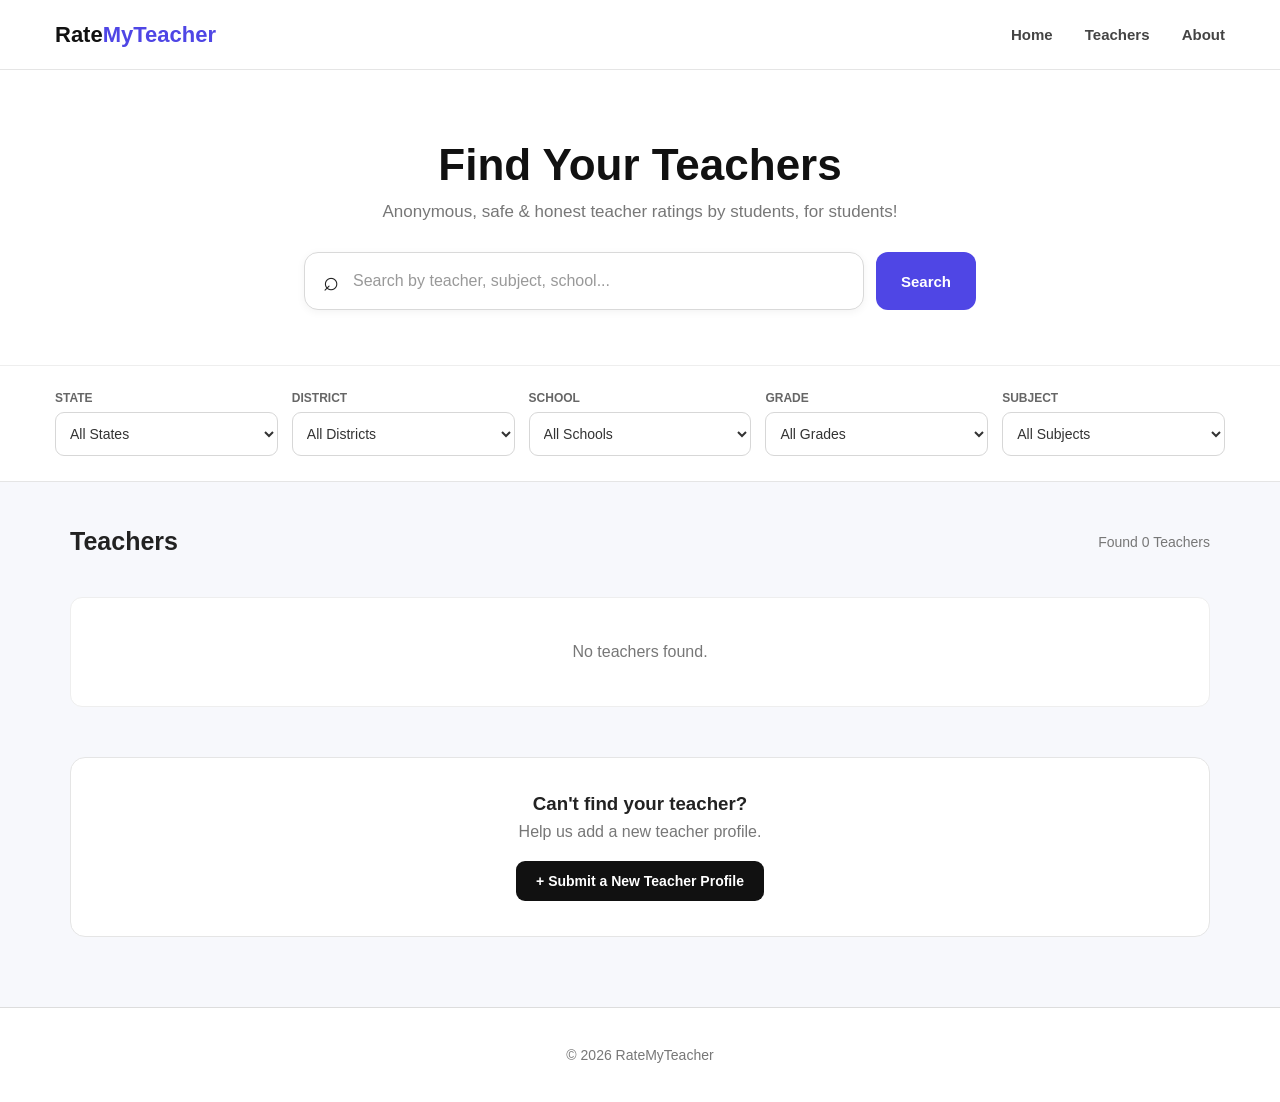
==== index.html @ 102e977e "Main changes" ====
<!DOCTYPE html>
<html lang="en">

<head>

    <meta charset="UTF-8">

    <meta
        name="viewport"
        content="width=device-width, initial-scale=1.0"
    >

    <title>RateMyTeacher</title>


    <style>

        * {
            box-sizing: border-box;
        }


        body {

            margin: 0;

            font-family:
                Arial,
                Helvetica,
                sans-serif;

            background: #f7f8fc;

            color: #222;
        }


        /* =========================
           NAVIGATION
        ========================= */

        nav {

            height: 70px;

            background: white;

            display: flex;

            align-items: center;

            justify-content: space-between;

            padding: 0 55px;

            border-bottom: 1px solid #e5e5e5;
        }


        .logo {

            font-size: 22px;

            font-weight: 800;

            color: #111;
        }


        .logo span {

            color: #4f46e5;
        }


        nav a {

            text-decoration: none;

            color: #444;

            font-size: 15px;

            margin-left: 28px;

            font-weight: 600;
        }


        nav a:hover {

            color: #4f46e5;
        }


        /* =========================
           HERO
        ========================= */

        .hero {

            background: white;

            text-align: center;

            padding: 70px 20px 55px;

            border-bottom: 1px solid #eee;
        }


        .hero h1 {

            margin: 0 0 12px;

            font-size: 44px;

            color: #111;
        }


        .hero p {

            margin: 0 0 30px;

            color: #777;

            font-size: 17px;
        }


        /* =========================
           SEARCH
        ========================= */

        .search-container {

            display: flex;

            justify-content: center;

            align-items: flex-start;

            gap: 12px;

            position: relative;
        }


        .search-wrapper {

            position: relative;

            width: 560px;

            max-width: 90%;
        }


        .search-input-row {

            height: 58px;

            background: white;

            border: 1px solid #d9d9d9;

            border-radius: 14px;

            display: flex;

            align-items: center;

            padding: 0 18px;

            box-shadow:
                0 2px 8px rgba(0, 0, 0, 0.05);
        }


        .search-input-row:focus-within {

            border-color: #4f46e5;

            box-shadow:
                0 0 0 3px rgba(
                    79,
                    70,
                    229,
                    0.10
                );
        }


        .search-icon {

            font-size: 27px;

            margin-right: 12px;

            color: #222;

            line-height: 1;
        }


        .search-box {

            width: 100%;

            border: none;

            outline: none;

            font-size: 16px;

            color: #222;

            background: transparent;
        }


        .search-box::placeholder {

            color: #999;
        }


        .search-button {

            height: 58px;

            padding: 0 25px;

            border: none;

            border-radius: 12px;

            background: #4f46e5;

            color: white;

            font-size: 15px;

            font-weight: 700;

            cursor: pointer;
        }


        .search-button:hover {

            background: #3730a3;
        }


        /* =========================
           SEARCH SUGGESTIONS
        ========================= */

        .search-suggestions {

            position: absolute;

            top: 66px;

            left: 0;

            right: 0;

            background: white;

            border-radius: 14px;

            border: 1px solid #e7e7e7;

            box-shadow:
                0 10px 30px rgba(
                    0,
                    0,
                    0,
                    0.15
                );

            overflow: hidden;

            z-index: 1000;

            display: none;

            max-height: 430px;

            overflow-y: auto;

            text-align: left;
        }


        .search-suggestions.show {

            display: block;
        }


        .teacher-suggestion {

            display: flex;

            align-items: center;

            padding: 16px 18px;

            text-decoration: none;

            color: #111;

            border-bottom: 1px solid #eeeeee;

            transition:
                background 0.15s ease;
        }


        .teacher-suggestion:last-child {

            border-bottom: none;
        }


        .teacher-suggestion:hover {

            background: #f5f6ff;
        }


        .teacher-suggestion-icon {

            width: 44px;

            height: 44px;

            min-width: 44px;

            border-radius: 50%;

            background: #eef0ff;

            display: flex;

            align-items: center;

            justify-content: center;

            margin-right: 14px;

            font-size: 21px;
        }


        .teacher-suggestion-info {

            min-width: 0;
        }


        .teacher-suggestion-name {

            font-size: 16px;

            font-weight: 700;

            margin-bottom: 5px;
        }


        .teacher-suggestion-details {

            font-size: 13px;

            color: #777;

            line-height: 1.4;
        }


        .search-no-results {

            padding: 20px;

            text-align: center;

            color: #777;

            font-size: 14px;
        }


        /* =========================
           FILTERS
        ========================= */

        .filters {

            background: white;

            padding: 25px 55px;

            border-bottom: 1px solid #e5e5e5;
        }


        .filters-inner {

            max-width: 1200px;

            margin: auto;

            display: grid;

            grid-template-columns:
                repeat(5, 1fr);

            gap: 14px;
        }


        .filter-group label {

            display: block;

            font-size: 12px;

            font-weight: 700;

            color: #666;

            margin-bottom: 7px;

            text-transform: uppercase;
        }


        .filter-group select {

            width: 100%;

            height: 44px;

            border: 1px solid #d7d7d7;

            border-radius: 9px;

            background: white;

            padding: 0 10px;

            font-size: 14px;

            color: #333;

            outline: none;
        }


        .filter-group select:focus {

            border-color: #4f46e5;
        }


        /* =========================
           TEACHERS SECTION
        ========================= */

        .teachers {

            max-width: 1200px;

            margin: auto;

            padding: 45px 30px 70px;
        }


        .teachers-header {

            display: flex;

            justify-content: space-between;

            align-items: center;

            margin-bottom: 25px;
        }


        .teachers-header h2 {

            margin: 0;

            font-size: 25px;
        }


        .teacher-count {

            color: #777;

            font-size: 14px;
        }


        /* =========================
           TEACHER GRID
        ========================= */

        .teacher-grid {

            display: grid;

            grid-template-columns:
                repeat(3, minmax(0, 1fr));

            gap: 20px;
        }


        .teacher-card {

            background: white;

            border: 1px solid #e6e6e6;

            border-radius: 15px;

            padding: 23px;

            display: flex;

            flex-direction: column;

            min-height: 275px;

            box-shadow:
                0 3px 12px rgba(
                    0,
                    0,
                    0,
                    0.04
                );

            transition:
                transform 0.15s ease,
                box-shadow 0.15s ease;
        }


        .teacher-card:hover {

            transform: translateY(-2px);

            box-shadow:
                0 7px 20px rgba(
                    0,
                    0,
                    0,
                    0.08
                );
        }


        .teacher-card h3 {

            margin: 0 0 8px;

            font-size: 20px;
        }


        .school-name {

            color: #555;

            font-size: 14px;

            margin-bottom: 10px;
        }


        .teacher-subject {

            color: #4f46e5;

            font-size: 14px;

            font-weight: 700;

            margin-bottom: 8px;
        }


        .teacher-grade {

            color: #777;

            font-size: 13px;

            margin-bottom: 18px;
        }


        .rating {

            margin-top: auto;

            padding-top: 12px;

            border-top: 1px solid #eee;
        }


        .stars {

            letter-spacing: 2px;

            font-size: 17px;
        }


        .rating-text {

            color: #777;

            font-size: 13px;

            margin-left: 6px;
        }


        .view-button {

            display: block;

            text-align: center;

            margin-top: 15px;

            padding: 11px;

            border-radius: 9px;

            background: #4f46e5;

            color: white;

            text-decoration: none;

            font-size: 14px;

            font-weight: 700;
        }


        .view-button:hover {

            background: #3730a3;
        }


        /* =========================
           NO RESULTS
        ========================= */

        #no-results {

            display: none;

            text-align: center;

            color: #777;

            padding: 45px;

            background: white;

            border-radius: 12px;

            border: 1px solid #eee;
        }


        /* =========================
           ADD TEACHER
        ========================= */

        .add-teacher {

            text-align: center;

            margin-top: 50px;

            padding: 35px;

            background: white;

            border: 1px solid #e5e5e5;

            border-radius: 15px;
        }


        .add-teacher h3 {

            margin: 0 0 8px;
        }


        .add-teacher p {

            color: #777;

            margin: 0 0 20px;
        }


        .add-teacher-button {

            display: inline-block;

            padding: 12px 20px;

            border-radius: 9px;

            background: #111;

            color: white;

            text-decoration: none;

            font-weight: 700;

            cursor: pointer;

            border: none;

            font-size: 14px;
        }


        .add-teacher-button:hover {

            background: #333;
        }


        /* =========================
           FOOTER
        ========================= */

        footer {

            background: white;

            border-top: 1px solid #ddd;

            text-align: center;

            padding: 25px;

            color: #777;

            font-size: 14px;
        }


        /* =========================
           TABLET
        ========================= */

        @media (max-width: 950px) {

            .filters-inner {

                grid-template-columns:
                    repeat(2, 1fr);
            }


            .teacher-grid {

                grid-template-columns:
                    repeat(2, minmax(0, 1fr));
            }

        }


        /* =========================
           PHONE
        ========================= */

        @media (max-width: 650px) {

            nav {

                padding: 0 20px;
            }


            nav a {

                margin-left: 10px;

                font-size: 13px;
            }


            .hero {

                padding: 50px 15px;
            }


            .hero h1 {

                font-size: 34px;
            }


            .search-container {

                flex-direction: column;

                align-items: center;
            }


            .search-wrapper {

                width: 92%;

                max-width: none;
            }


            .search-button {

                width: 92%;

                margin: 0;
            }


            .filters {

                padding: 20px;
            }


            .filters-inner {

                grid-template-columns: 1fr;
            }


            .teachers {

                padding: 30px 20px 60px;
            }


            .teachers-header {

                flex-direction: column;

                align-items: flex-start;

                gap: 7px;
            }


            .teacher-grid {

                grid-template-columns: 1fr;
            }

        }

    </style>

</head>


<body>


    <!-- =========================
         NAVIGATION
    ========================= -->

    <nav>

        <div class="logo">
            Rate<span>MyTeacher</span>
        </div>

        <div>

            <a href="/">
                Home
            </a>

            <a href="#teachers">
                Teachers
            </a>

            <a href="#about">
                About
            </a>

        </div>

    </nav>



    <!-- =========================
         HERO
    ========================= -->

    <section class="hero">

        <h1>
            Find Your Teachers
        </h1>

        <p>
            Anonymous, safe & honest teacher ratings
            by students, for students!
        </p>


        <div class="search-container">

            <div class="search-wrapper">

                <div class="search-input-row">

                    <span class="search-icon">
                        ⌕
                    </span>

                    <input
                        type="text"
                        id="searchInput"
                        class="search-box"
                        placeholder="Search by teacher, subject, school..."
                        autocomplete="off"
                        aria-autocomplete="list"
                    >

                </div>


                <div
                    id="searchSuggestions"
                    class="search-suggestions"
                ></div>

            </div>


            <button
                id="searchButton"
                class="search-button"
            >
                Search
            </button>

        </div>

    </section>



    <!-- =========================
         FILTERS
    ========================= -->

    <section class="filters">

        <div class="filters-inner">


            <div class="filter-group">

                <label>
                    State
                </label>

                <select id="stateFilter">

                    <option value="">
                        All States
                    </option>

                </select>

            </div>


            <div class="filter-group">

                <label>
                    District
                </label>

                <select id="districtFilter">

                    <option value="">
                        All Districts
                    </option>

                </select>

            </div>


            <div class="filter-group">

                <label>
                    School
                </label>

                <select id="schoolFilter">

                    <option value="">
                        All Schools
                    </option>

                </select>

            </div>


            <div class="filter-group">

                <label>
                    Grade
                </label>

                <select id="gradeFilter">

                    <option value="">
                        All Grades
                    </option>

                    <option value="7">
                        Grade 7
                    </option>

                    <option value="8">
                        Grade 8
                    </option>

                </select>

            </div>


            <div class="filter-group">

                <label>
                    Subject
                </label>

                <select id="subjectFilter">

                    <option value="">
                        All Subjects
                    </option>

                    <option value="English">
                        English
                    </option>

                    <option value="Mathematics">
                        Mathematics
                    </option>

                    <option value="Math">
                        Math
                    </option>

                    <option value="History">
                        History
                    </option>

                    <option value="Social Studies">
                        Social Studies
                    </option>

                    <option value="Science">
                        Science
                    </option>

                    <option value="Physical Education">
                        Physical Education
                    </option>

                    <option value="Special Education">
                        Special Education
                    </option>

                    <option value="Electives">
                        Electives
                    </option>

                </select>

            </div>

        </div>

    </section>



    <!-- =========================
         TEACHERS
    ========================= -->

    <section
        class="teachers"
        id="teachers"
    >

        <div class="teachers-header">

            <h2>
                Teachers
            </h2>

            <span
                class="teacher-count"
                id="teacherCount"
            >
                Loading teachers...
            </span>

        </div>


        <div
            class="teacher-grid"
            id="teacherGrid"
        ></div>


        <p id="no-results">
            No teachers found.
        </p>



        <!-- =========================
             ADD TEACHER
        ========================= -->

        <div class="add-teacher">

            <h3>
                Can't find your teacher?
            </h3>

            <p>
                Help us add a new teacher profile.
            </p>

            <button
                class="add-teacher-button"
                id="addTeacherButton"
            >
                + Submit a New Teacher Profile
            </button>

        </div>

    </section>



    <!-- =========================
         FOOTER
    ========================= -->

    <footer id="about">

        <p>
            © 2026 RateMyTeacher
        </p>

    </footer>



    <!-- =========================
         JAVASCRIPT
    ========================= -->

    <script>

        /*
         * Get elements from the page.
         */

        const searchInput =
            document.getElementById(
                "searchInput"
            );


        const searchButton =
            document.getElementById(
                "searchButton"
            );


        const searchSuggestions =
            document.getElementById(
                "searchSuggestions"
            );


        const stateFilter =
            document.getElementById(
                "stateFilter"
            );


        const districtFilter =
            document.getElementById(
                "districtFilter"
            );


        const schoolFilter =
            document.getElementById(
                "schoolFilter"
            );


        const gradeFilter =
            document.getElementById(
                "gradeFilter"
            );


        const subjectFilter =
            document.getElementById(
                "subjectFilter"
            );


        const teacherGrid =
            document.getElementById(
                "teacherGrid"
            );


        const noResults =
            document.getElementById(
                "no-results"
            );


        const teacherCount =
            document.getElementById(
                "teacherCount"
            );


        const addTeacherButton =
            document.getElementById(
                "addTeacherButton"
            );


        let searchTimeout;



        /* =========================
           HTML SAFETY
        ========================= */

        function escapeHtml(value) {

            const div =
                document.createElement(
                    "div"
                );

            div.textContent =
                value ?? "";

            return div.innerHTML;
        }



        /* =========================
           LOAD STATES
        ========================= */

        async function loadStates() {

            try {

                const response =
                    await fetch(
                        "/api/states"
                    );


                const states =
                    await response.json();


                states.forEach(function(state) {

                    const option =
                        document.createElement(
                            "option"
                        );

                    option.value =
                        state.state ||
                        state;

                    option.textContent =
                        state.state ||
                        state;

                    stateFilter.appendChild(
                        option
                    );

                });

            } catch (error) {

                console.error(
                    "Could not load states:",
                    error
                );

            }

        }



        /* =========================
           LOAD DISTRICTS
        ========================= */

        async function loadDistricts() {

            districtFilter.innerHTML = `
                <option value="">
                    All Districts
                </option>
            `;


            const state =
                stateFilter.value;


            try {

                const url =
                    state
                        ? `/api/districts?state=${encodeURIComponent(state)}`
                        : "/api/districts";


                const response =
                    await fetch(url);


                const districts =
                    await response.json();


                districts.forEach(function(district) {

                    const option =
                        document.createElement(
                            "option"
                        );


                    option.value =
                        district.district ||
                        district;


                    option.textContent =
                        district.district ||
                        district;


                    districtFilter.appendChild(
                        option
                    );

                });

            } catch (error) {

                console.error(
                    "Could not load districts:",
                    error
                );

            }

        }



        /* =========================
           LOAD SCHOOLS
        ========================= */

        async function loadSchools() {

            schoolFilter.innerHTML = `
                <option value="">
                    All Schools
                </option>
            `;


            const state =
                stateFilter.value;


            const district =
                districtFilter.value;


            try {

                const params =
                    new URLSearchParams();


                if (state) {

                    params.append(
                        "state",
                        state
                    );

                }


                if (district) {

                    params.append(
                        "district",
                        district
                    );

                }


                const response =
                    await fetch(
                        `/api/school-options?${params.toString()}`
                    );


                const schools =
                    await response.json();


                schools.forEach(function(school) {

                    const option =
                        document.createElement(
                            "option"
                        );


                    option.value =
                        school.school_id;


                    option.textContent =
                        school.name;


                    schoolFilter.appendChild(
                        option
                    );

                });

            } catch (error) {

                console.error(
                    "Could not load schools:",
                    error
                );

            }

        }



        /* =========================
           SEARCH DATABASE
        ========================= */

        async function getTeachers() {

            const params =
                new URLSearchParams();


            const query =
                searchInput.value.trim();


            const state =
                stateFilter.value;


            const district =
                districtFilter.value;


            const school =
                schoolFilter.value;


            const grade =
                gradeFilter.value;


            const subject =
                subjectFilter.value;


            if (query) {

                params.append(
                    "q",
                    query
                );

            }


            if (state) {

                params.append(
                    "state",
                    state
                );

            }


            if (district) {

                params.append(
                    "district",
                    district
                );

            }


            if (school) {

                params.append(
                    "school_id",
                    school
                );

            }


            if (grade) {

                params.append(
                    "grade",
                    grade
                );

            }


            if (subject) {

                params.append(
                    "subject",
                    subject
                );

            }


            try {

                const response =
                    await fetch(
                        `/api/search?${params.toString()}`
                    );


                if (!response.ok) {

                    throw new Error(
                        "Search request failed"
                    );

                }


                return await response.json();

            } catch (error) {

                console.error(
                    "Search error:",
                    error
                );

                return [];

            }

        }



        /* =========================
           SHOW TEACHER CARDS
        ========================= */

        function displayTeachers(teachers) {

            teacherGrid.innerHTML = "";


            teacherCount.textContent =
                `Found ${teachers.length} Teachers`;


            if (
                !teachers ||
                teachers.length === 0
            ) {

                noResults.style.display =
                    "block";

                return;

            }


            noResults.style.display =
                "none";


            teachers.forEach(function(teacher) {

                const card =
                    document.createElement(
                        "div"
                    );


                card.className =
                    "teacher-card";


                const name =
                    `${teacher.first_name || ""} ${teacher.last_name || ""}`.trim();


                const school =
                    teacher.school_name ||
                    "School not listed";


                const department =
                    teacher.department ||
                    "Teacher";


                const grade =
                    teacher.grade_level ||
                    "";


                const rating =
                    teacher.overall_rating ??
                    teacher.rating_overall;


                const reviewCount =
                    teacher.review_count ??
                    teacher.reviews ??
                    0;


                let ratingHTML;


                if (
                    rating !== null &&
                    rating !== undefined &&
                    Number(rating) > 0
                ) {

                    const numericRating =
                        Number(rating);


                    const rounded =
                        Math.round(
                            numericRating
                        );


                    const stars =
                        "★".repeat(
                            rounded
                        ) +
                        "☆".repeat(
                            5 - rounded
                        );


                    ratingHTML = `

                        <div class="rating">

                            <span class="stars">
                                ${stars}
                            </span>

                            <span class="rating-text">
                                ${numericRating.toFixed(1)}/5
                                • ${reviewCount} Reviews
                            </span>

                        </div>

                    `;

                } else {

                    ratingHTML = `

                        <div class="rating">

                            <span class="stars">
                                ☆☆☆☆☆
                            </span>

                            <span class="rating-text">
                                No ratings yet
                            </span>

                        </div>

                    `;

                }


                /*
                 * We use teacher_id so every
                 * teacher has their own unique
                 * profile URL.
                 */

                const teacherID =
                    teacher.teacher_id;


                card.innerHTML = `

                    <h3>
                        ${escapeHtml(name)}
                    </h3>

                    <div class="school-name">
                        🏫 ${escapeHtml(school)}
                    </div>

                    <div class="teacher-subject">
                        ${escapeHtml(department)}
                    </div>

                    <div class="teacher-grade">
                        ${escapeHtml(grade)}
                    </div>

                    ${ratingHTML}

                    <a
                        class="view-button"
                        href="/teacher.html?teacher=${encodeURIComponent(teacherID)}"
                    >
                        View Reviews & Rate
                    </a>

                `;


                teacherGrid.appendChild(
                    card
                );

            });

        }



        /* =========================
           SEARCH SUGGESTIONS
        ========================= */

        async function showSearchSuggestions() {

            const query =
                searchInput.value.trim();


            /*
             * Empty search = close dropdown.
             */

            if (!query) {

                searchSuggestions.innerHTML =
                    "";

                searchSuggestions.classList.remove(
                    "show"
                );

                return;

            }


            const teachers =
                await getTeachers();


            searchSuggestions.innerHTML =
                "";


            if (
                !teachers ||
                teachers.length === 0
            ) {

                searchSuggestions.innerHTML = `

                    <div class="search-no-results">

                        No teachers found.

                    </div>

                `;

                searchSuggestions.classList.add(
                    "show"
                );

                return;

            }


            /*
             * Only show the first 7
             * autocomplete suggestions.
             */

            teachers
                .slice(0, 7)
                .forEach(function(teacher) {

                    const link =
                        document.createElement(
                            "a"
                        );


                    link.className =
                        "teacher-suggestion";


                    link.href =
                        `/teacher.html?teacher=${encodeURIComponent(teacher.teacher_id)}`;


                    const name =
                        `${teacher.first_name || ""} ${teacher.last_name || ""}`.trim();


                    const school =
                        teacher.school_name ||
                        "School not listed";


                    const department =
                        teacher.department ||
                        "Teacher";


                    link.innerHTML = `

                        <div class="teacher-suggestion-icon">
                            👤
                        </div>

                        <div class="teacher-suggestion-info">

                            <div class="teacher-suggestion-name">
                                ${escapeHtml(name)}
                            </div>

                            <div class="teacher-suggestion-details">
                                ${escapeHtml(school)}
                                •
                                ${escapeHtml(department)}
                            </div>

                        </div>

                    `;


                    link.addEventListener(
                        "click",
                        function() {

                            searchSuggestions.classList.remove(
                                "show"
                            );

                        }
                    );


                    searchSuggestions.appendChild(
                        link
                    );

                });


            searchSuggestions.classList.add(
                "show"
            );

        }



        /* =========================
           INPUT EVENT
        ========================= */

        searchInput.addEventListener(
            "input",
            function() {

                clearTimeout(
                    searchTimeout
                );


                searchTimeout =
                    setTimeout(
                        async function() {

                            await showSearchSuggestions();

                        },
                        150
                    );

            }
        );



        /* =========================
           SEARCH BUTTON
        ========================= */

        searchButton.addEventListener(
            "click",
            async function() {

                searchSuggestions.classList.remove(
                    "show"
                );


                const teachers =
                    await getTeachers();


                displayTeachers(
                    teachers
                );

            }
        );



        /* =========================
           ENTER KEY
        ========================= */

        searchInput.addEventListener(
            "keydown",
            function(event) {

                if (
                    event.key === "Enter"
                ) {

                    const firstResult =
                        searchSuggestions.querySelector(
                            ".teacher-suggestion"
                        );


                    if (firstResult) {

                        event.preventDefault();

                        firstResult.click();

                    } else {

                        searchButton.click();

                    }

                }


                if (
                    event.key === "Escape"
                ) {

                    searchSuggestions.classList.remove(
                        "show"
                    );

                }

            }
        );



        /* =========================
           CLOSE SEARCH DROPDOWN
        ========================= */

        document.addEventListener(
            "click",
            function(event) {

                if (
                    !event.target.closest(
                        ".search-wrapper"
                    )
                ) {

                    searchSuggestions.classList.remove(
                        "show"
                    );

                }

            }
        );



        /* =========================
           FILTER CHANGES
        ========================= */

        stateFilter.addEventListener(
            "change",
            async function() {

                await loadDistricts();

                await loadSchools();

                const teachers =
                    await getTeachers();

                displayTeachers(
                    teachers
                );

            }
        );


        districtFilter.addEventListener(
            "change",
            async function() {

                await loadSchools();

                const teachers =
                    await getTeachers();

                displayTeachers(
                    teachers
                );

            }
        );


        schoolFilter.addEventListener(
            "change",
            async function() {

                const teachers =
                    await getTeachers();

                displayTeachers(
                    teachers
                );

            }
        );


        gradeFilter.addEventListener(
            "change",
            async function() {

                const teachers =
                    await getTeachers();

                displayTeachers(
                    teachers
                );

            }
        );


        subjectFilter.addEventListener(
            "change",
            async function() {

                const teachers =
                    await getTeachers();

                displayTeachers(
                    teachers
                );

            }
        );



        /* =========================
           ADD TEACHER BUTTON
        ========================= */

        addTeacherButton.addEventListener(
            "click",
            function() {

                alert(
                    "The Add Teacher form will be connected here next."
                );

            }
        );



        /* =========================
           INITIAL PAGE LOAD
        ========================= */

        async function initializePage() {

            await loadStates();

            await loadDistricts();

            await loadSchools();


            const teachers =
                await getTeachers();


            displayTeachers(
                teachers
            );

        }


        initializePage();

    </script>


</body>

</html>
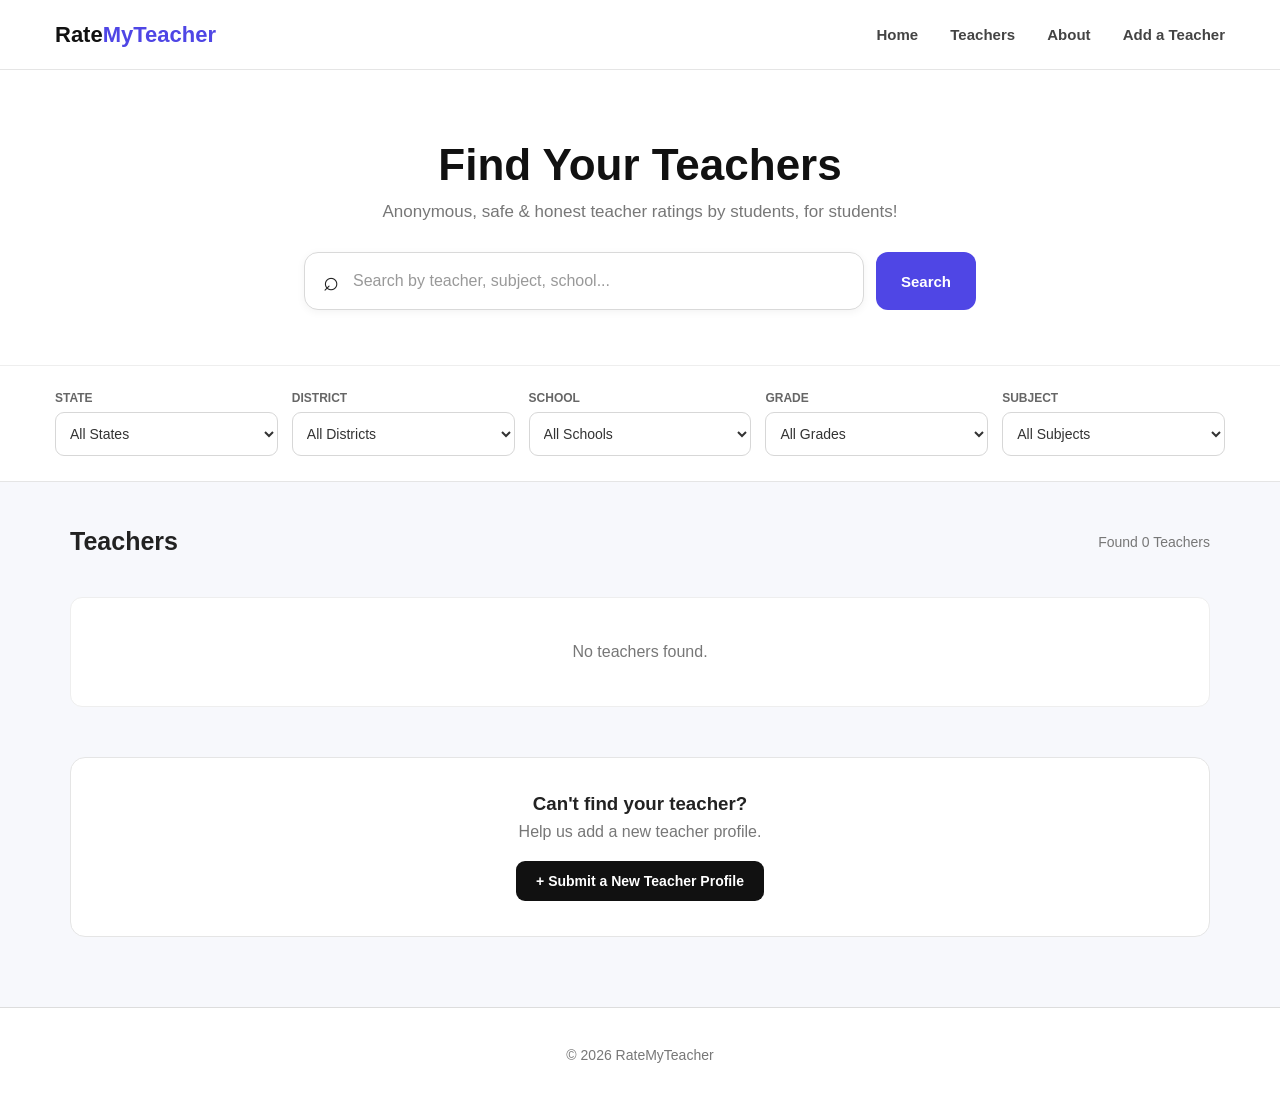
==== commit 4798184f: "website changes" ====
--- a/index.html
+++ b/index.html
@@ -916,8 +916,12 @@
                 Teachers
             </a>
 
-            <a href="#about">
+            <a href="/about">
                 About
+            </a>
+
+            <a href="/add-teacher">
+                Add a Teacher
             </a>
 
         </div>
@@ -1196,7 +1200,7 @@
          FOOTER
     ========================= -->
 
-    <footer id="about">
+    <footer>
 
         <p>
             © 2026 RateMyTeacher
@@ -2208,11 +2212,7 @@
         addTeacherButton.addEventListener(
             "click",
             function() {
-
-                alert(
-                    "The Add Teacher form will be connected here next."
-                );
-
+                window.location.href = "/add-teacher";
             }
         );
 
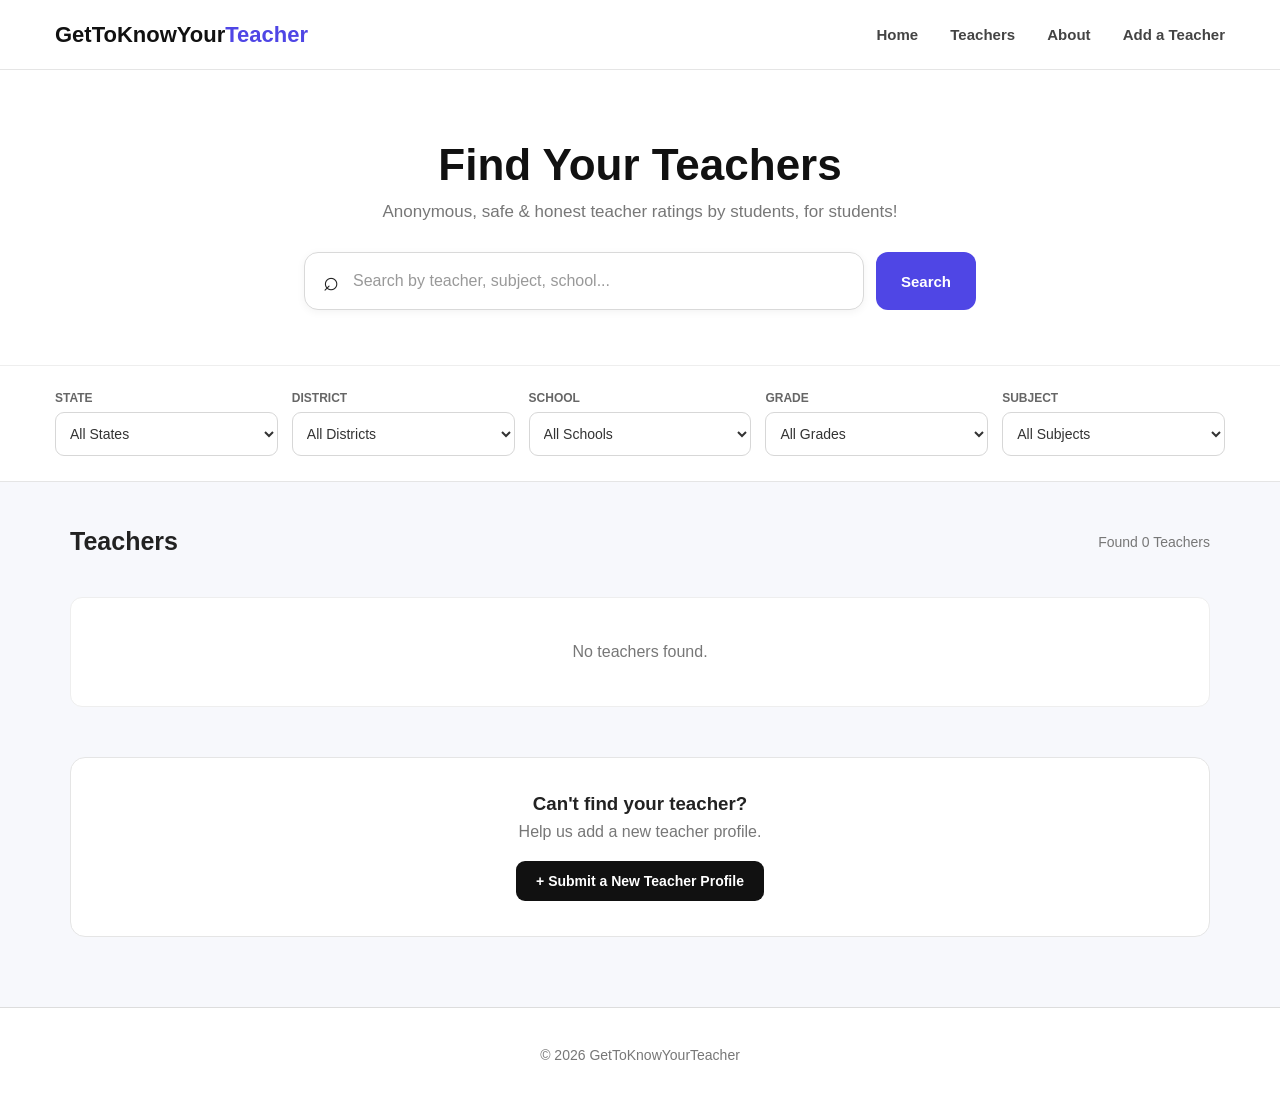
==== commit 2296a7ff: "chnaged name" ====
--- a/index.html
+++ b/index.html
@@ -12,7 +12,7 @@
         content="width=device-width, initial-scale=1.0"
     >
 
-    <title>RateMyTeacher</title>
+    <title>GetToKnowYourTeacher</title>
 
 
     <style>
@@ -903,7 +903,7 @@
     <nav>
 
         <div class="logo">
-            Rate<span>MyTeacher</span>
+            GetToKnowYour<span>Teacher</span>
         </div>
 
         <div>
@@ -1203,7 +1203,7 @@
     <footer>
 
         <p>
-            © 2026 RateMyTeacher
+            © 2026 GetToKnowYourTeacher
         </p>
 
     </footer>
@@ -1716,17 +1716,19 @@
                 const grade =
                     teacher.grade_level ||
                     "";
-
-
+                    
                 const rating =
+                    teacher.rating ??
                     teacher.overall_rating ??
                     teacher.rating_overall;
 
-
                 const reviewCount =
                     teacher.review_count ??
+                    teacher.reviews_count ??
                     teacher.reviews ??
                     0;
+
+
 
 
                 let ratingHTML;
